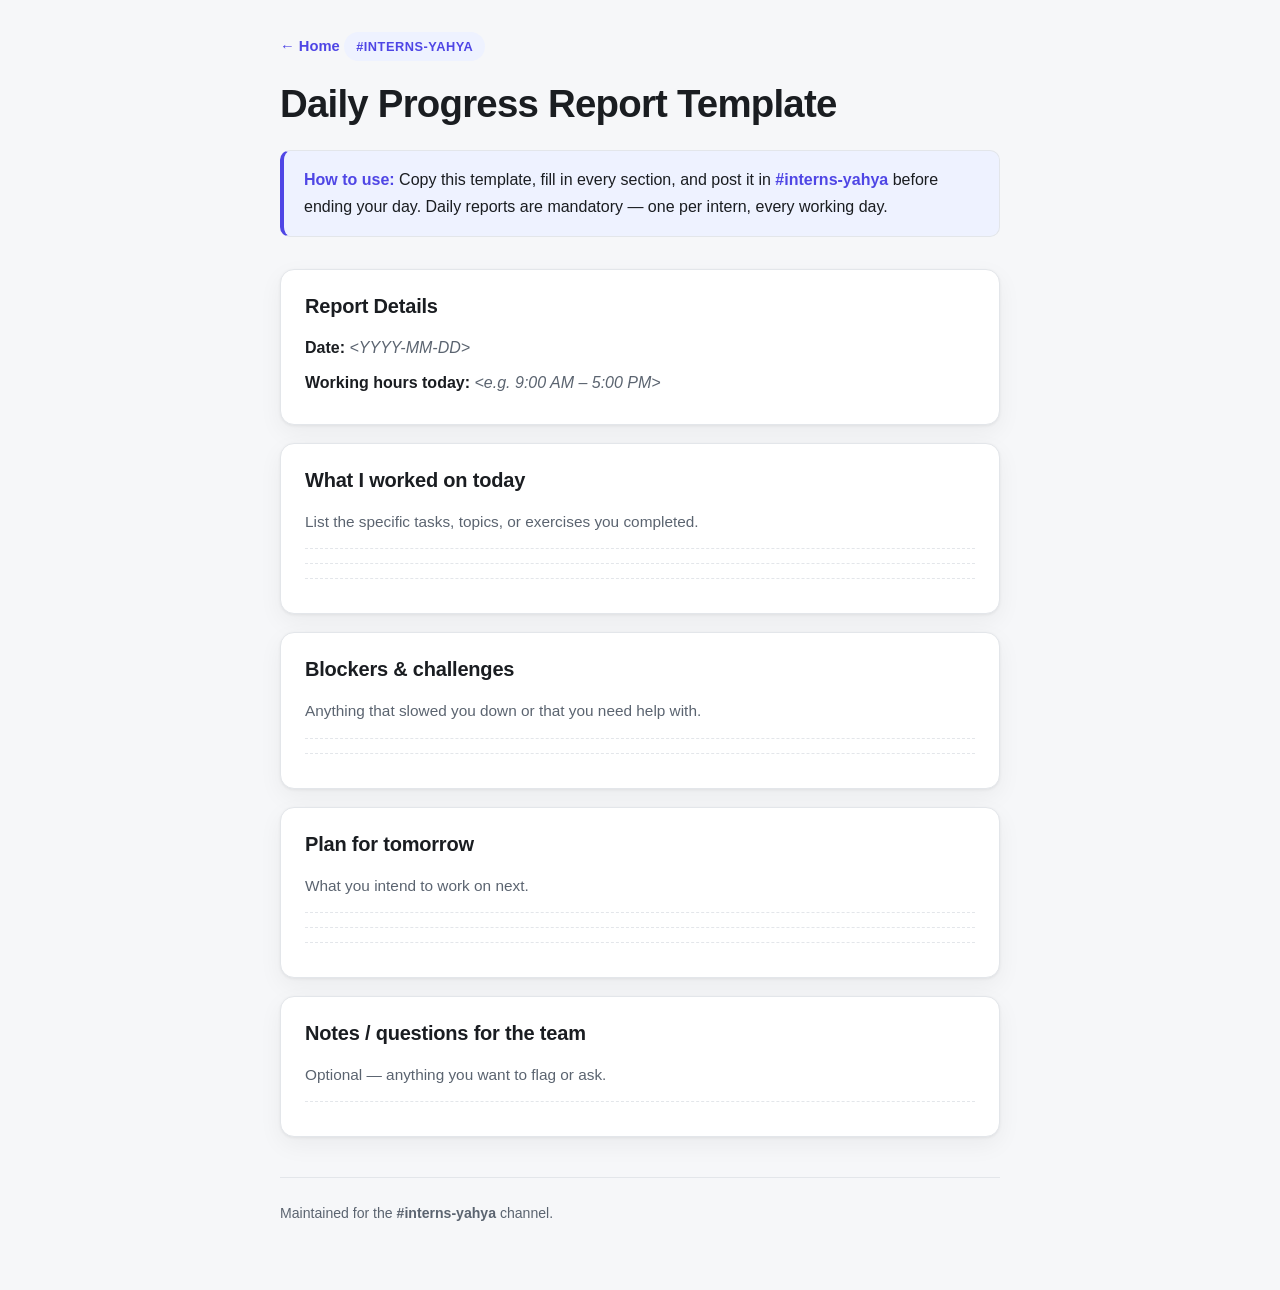
==== dailyreporttemplate/index.html @ 8090030d "Add GitHub Pages static site: Python test + daily report template Add a static, extension-less site " ====
<!DOCTYPE html>
<html lang="en">
<head>
  <meta charset="UTF-8">
  <meta name="viewport" content="width=device-width, initial-scale=1.0">
  <title>Daily Report Template — #interns-yahya</title>
  <style>
    :root {
      --bg: #f6f7f9;
      --surface: #ffffff;
      --text: #1a1d21;
      --muted: #5b6470;
      --accent: #4f46e5;
      --accent-soft: #eef2ff;
      --border: #e3e6ea;
      --shadow: 0 1px 3px rgba(0,0,0,.06), 0 8px 24px rgba(0,0,0,.05);
    }
    @media (prefers-color-scheme: dark) {
      :root {
        --bg: #0f1115;
        --surface: #171a21;
        --text: #e8eaed;
        --muted: #9aa3af;
        --accent: #818cf8;
        --accent-soft: #1e2130;
        --border: #262a33;
        --shadow: 0 1px 3px rgba(0,0,0,.4), 0 8px 24px rgba(0,0,0,.3);
      }
    }
    * { box-sizing: border-box; }
    html { -webkit-text-size-adjust: 100%; }
    body {
      margin: 0;
      font-family: -apple-system, BlinkMacSystemFont, "Segoe UI", Roboto, Helvetica, Arial, sans-serif, "Apple Color Emoji", "Segoe UI Emoji";
      background: var(--bg);
      color: var(--text);
      line-height: 1.65;
      -webkit-font-smoothing: antialiased;
    }
    .container {
      max-width: 760px;
      margin: 0 auto;
      padding: 32px 20px 64px;
    }
    .home-link {
      display: inline-block;
      color: var(--accent);
      text-decoration: none;
      font-size: .92rem;
      font-weight: 600;
      margin-bottom: 24px;
    }
    .home-link:hover { text-decoration: underline; }
    .eyebrow {
      display: inline-block;
      font-size: .8rem;
      font-weight: 600;
      letter-spacing: .04em;
      text-transform: uppercase;
      color: var(--accent);
      background: var(--accent-soft);
      padding: 4px 12px;
      border-radius: 999px;
      margin-bottom: 16px;
    }
    h1 {
      font-size: clamp(1.8rem, 5vw, 2.4rem);
      line-height: 1.15;
      margin: 0 0 24px;
      letter-spacing: -0.02em;
    }
    h2 {
      font-size: 1.25rem;
      margin: 36px 0 12px;
      letter-spacing: -0.01em;
    }
    p { margin: 0 0 14px; }
    .callout {
      background: var(--accent-soft);
      border: 1px solid var(--border);
      border-left: 4px solid var(--accent);
      border-radius: 10px;
      padding: 16px 20px;
      margin: 0 0 32px;
    }
    .callout strong { color: var(--accent); }
    .card {
      background: var(--surface);
      border: 1px solid var(--border);
      border-radius: 14px;
      padding: 20px 24px;
      box-shadow: var(--shadow);
      margin-bottom: 18px;
    }
    .card h2 { margin-top: 0; }
    .hint { color: var(--muted); font-size: .96rem; }
    ul { margin: 8px 0 0; padding-left: 22px; }
    li { margin: 8px 0; }
    .field { margin: 8px 0; }
    .field .label { font-weight: 650; }
    .field .value { color: var(--muted); font-style: italic; }
    .blank-line {
      display: block;
      height: 1px;
      border-bottom: 1px dashed var(--border);
      margin: 14px 0;
    }
    footer {
      margin-top: 40px;
      padding-top: 24px;
      border-top: 1px solid var(--border);
      color: var(--muted);
      font-size: .88rem;
    }
  </style>
</head>
<body>
  <div class="container">
    <a class="home-link" href="../">&larr; Home</a>
    <span class="eyebrow">#interns-yahya</span>
    <h1>Daily Progress Report Template</h1>

    <div class="callout">
      <strong>How to use:</strong> Copy this template, fill in every section, and
      post it in <strong>#interns-yahya</strong> before ending your day. Daily
      reports are mandatory — one per intern, every working day.
    </div>

    <div class="card">
      <h2>Report Details</h2>
      <div class="field">
        <span class="label">Date:</span>
        <span class="value">&lt;YYYY-MM-DD&gt;</span>
      </div>
      <div class="field">
        <span class="label">Working hours today:</span>
        <span class="value">&lt;e.g. 9:00 AM – 5:00 PM&gt;</span>
      </div>
    </div>

    <div class="card">
      <h2>What I worked on today</h2>
      <p class="hint">List the specific tasks, topics, or exercises you completed.</p>
      <span class="blank-line"></span>
      <span class="blank-line"></span>
      <span class="blank-line"></span>
    </div>

    <div class="card">
      <h2>Blockers &amp; challenges</h2>
      <p class="hint">Anything that slowed you down or that you need help with.</p>
      <span class="blank-line"></span>
      <span class="blank-line"></span>
    </div>

    <div class="card">
      <h2>Plan for tomorrow</h2>
      <p class="hint">What you intend to work on next.</p>
      <span class="blank-line"></span>
      <span class="blank-line"></span>
      <span class="blank-line"></span>
    </div>

    <div class="card">
      <h2>Notes / questions for the team</h2>
      <p class="hint">Optional — anything you want to flag or ask.</p>
      <span class="blank-line"></span>
    </div>

    <footer>
      Maintained for the <strong>#interns-yahya</strong> channel.
    </footer>
  </div>
</body>
</html>
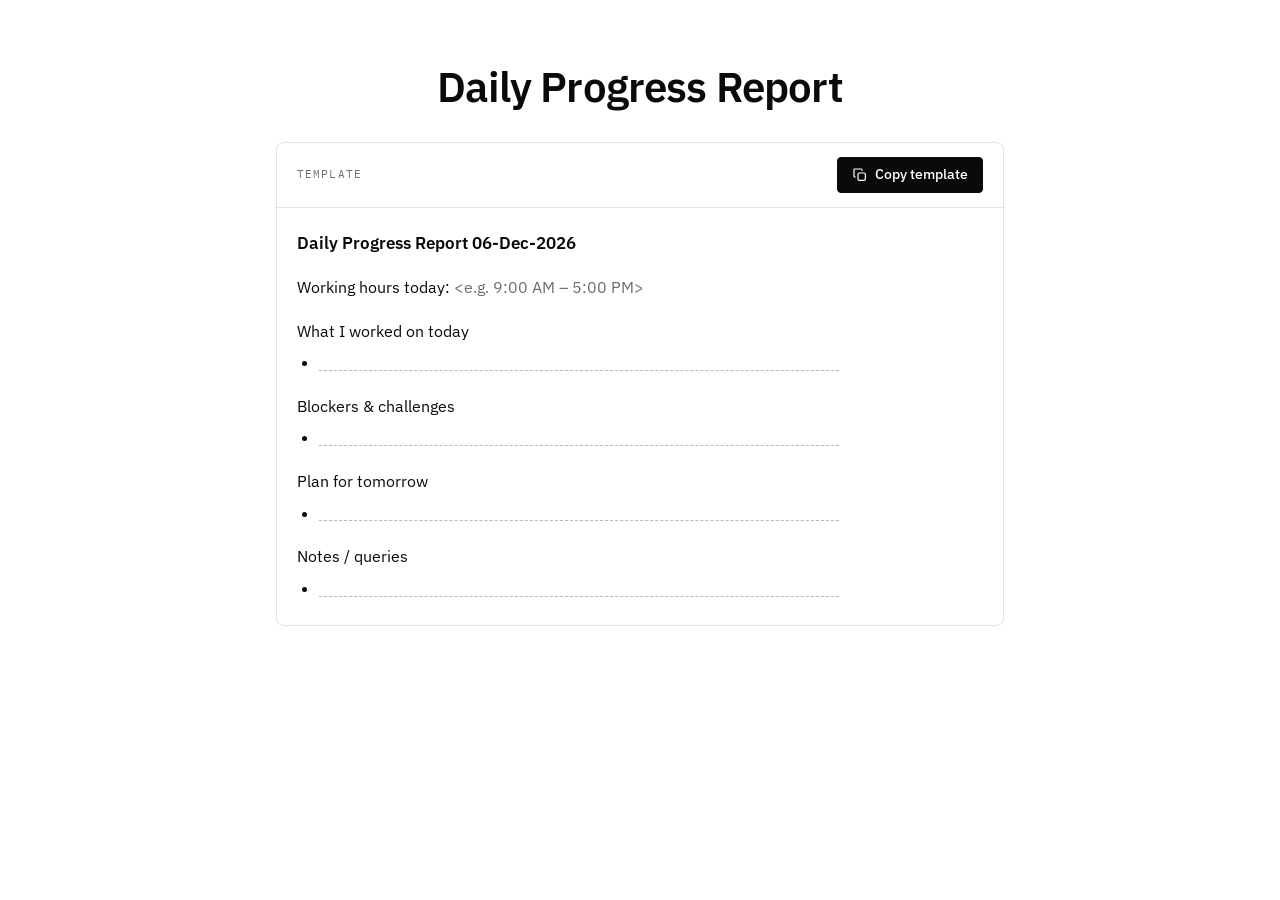
==== commit 636d0ebf: "Deploy intern resource pages from artifacts; fix internal links, scroll restoration; remove Markdown" ====
--- a/dailyreporttemplate/index.html
+++ b/dailyreporttemplate/index.html
@@ -1,175 +1,221 @@
-<!DOCTYPE html>
-<html lang="en">
-<head>
-  <meta charset="UTF-8">
-  <meta name="viewport" content="width=device-width, initial-scale=1.0">
-  <title>Daily Report Template — #interns-yahya</title>
-  <style>
-    :root {
-      --bg: #f6f7f9;
-      --surface: #ffffff;
-      --text: #1a1d21;
-      --muted: #5b6470;
-      --accent: #4f46e5;
-      --accent-soft: #eef2ff;
-      --border: #e3e6ea;
-      --shadow: 0 1px 3px rgba(0,0,0,.06), 0 8px 24px rgba(0,0,0,.05);
-    }
-    @media (prefers-color-scheme: dark) {
-      :root {
-        --bg: #0f1115;
-        --surface: #171a21;
-        --text: #e8eaed;
-        --muted: #9aa3af;
-        --accent: #818cf8;
-        --accent-soft: #1e2130;
-        --border: #262a33;
-        --shadow: 0 1px 3px rgba(0,0,0,.4), 0 8px 24px rgba(0,0,0,.3);
-      }
-    }
-    * { box-sizing: border-box; }
-    html { -webkit-text-size-adjust: 100%; }
-    body {
-      margin: 0;
-      font-family: -apple-system, BlinkMacSystemFont, "Segoe UI", Roboto, Helvetica, Arial, sans-serif, "Apple Color Emoji", "Segoe UI Emoji";
-      background: var(--bg);
-      color: var(--text);
-      line-height: 1.65;
-      -webkit-font-smoothing: antialiased;
-    }
-    .container {
-      max-width: 760px;
-      margin: 0 auto;
-      padding: 32px 20px 64px;
-    }
-    .home-link {
-      display: inline-block;
-      color: var(--accent);
-      text-decoration: none;
-      font-size: .92rem;
-      font-weight: 600;
-      margin-bottom: 24px;
-    }
-    .home-link:hover { text-decoration: underline; }
-    .eyebrow {
-      display: inline-block;
-      font-size: .8rem;
-      font-weight: 600;
-      letter-spacing: .04em;
-      text-transform: uppercase;
-      color: var(--accent);
-      background: var(--accent-soft);
-      padding: 4px 12px;
-      border-radius: 999px;
-      margin-bottom: 16px;
-    }
-    h1 {
-      font-size: clamp(1.8rem, 5vw, 2.4rem);
-      line-height: 1.15;
-      margin: 0 0 24px;
-      letter-spacing: -0.02em;
-    }
-    h2 {
-      font-size: 1.25rem;
-      margin: 36px 0 12px;
-      letter-spacing: -0.01em;
-    }
-    p { margin: 0 0 14px; }
-    .callout {
-      background: var(--accent-soft);
-      border: 1px solid var(--border);
-      border-left: 4px solid var(--accent);
-      border-radius: 10px;
-      padding: 16px 20px;
-      margin: 0 0 32px;
-    }
-    .callout strong { color: var(--accent); }
-    .card {
-      background: var(--surface);
-      border: 1px solid var(--border);
-      border-radius: 14px;
-      padding: 20px 24px;
-      box-shadow: var(--shadow);
-      margin-bottom: 18px;
-    }
-    .card h2 { margin-top: 0; }
-    .hint { color: var(--muted); font-size: .96rem; }
-    ul { margin: 8px 0 0; padding-left: 22px; }
-    li { margin: 8px 0; }
-    .field { margin: 8px 0; }
-    .field .label { font-weight: 650; }
-    .field .value { color: var(--muted); font-style: italic; }
-    .blank-line {
-      display: block;
-      height: 1px;
-      border-bottom: 1px dashed var(--border);
-      margin: 14px 0;
-    }
-    footer {
-      margin-top: 40px;
-      padding-top: 24px;
-      border-top: 1px solid var(--border);
-      color: var(--muted);
-      font-size: .88rem;
-    }
-  </style>
-</head>
-<body>
-  <div class="container">
-    <a class="home-link" href="../">&larr; Home</a>
-    <span class="eyebrow">#interns-yahya</span>
-    <h1>Daily Progress Report Template</h1>
-
-    <div class="callout">
-      <strong>How to use:</strong> Copy this template, fill in every section, and
-      post it in <strong>#interns-yahya</strong> before ending your day. Daily
-      reports are mandatory — one per intern, every working day.
+<!doctype html><html><head><meta charset=utf8><meta name=viewport content="width=device-width,initial-scale=1,viewport-fit=cover"><style>:root{color-scheme:light;box-sizing:border-box;padding-top:env(safe-area-inset-top,0px);padding-bottom:env(safe-area-inset-bottom,0px)}html{scroll-padding-top:env(safe-area-inset-top,0px)}body{margin:0;padding:0;font:14px -apple-system,BlinkMacSystemFont,sans-serif;background:#fff;color:#000}img{max-width:100%}[hidden]:not([hidden=until-found i]){display:none!important}</style></head><body>
+<title>Daily Progress Report</title>
+<meta name="claude:viewport-fit-sides" content="cover">
+<link rel="preconnect" href="https://fonts.googleapis.com">
+<link rel="stylesheet" href="https://fonts.googleapis.com/css2?family=IBM+Plex+Sans:wght@400;500;600&family=IBM+Plex+Mono:wght@400;500&display=swap">
+<style>
+/* Layout: same system as Interns Resources and Python Problems: centred header, one outlined template card with a header strip. */
+:root {
+  --bg: #ffffff;
+  --ink: #0a0a0a;
+  --muted: #6e6e6e;
+  --faint: #b9b9b9;
+  --line: #e3e3e3;
+  --soft: #f5f5f5;
+  --font-body: "IBM Plex Sans", "Segoe UI", system-ui, sans-serif;
+  --font-mono: "IBM Plex Mono", ui-monospace, "SFMono-Regular", Consolas, monospace;
+}
+@media (prefers-color-scheme: dark) {
+  :root:not([data-theme="light"]) {
+    --bg: #0a0a0a; --ink: #f2f2f2; --muted: #8c8c8c; --faint: #4a4a4a; --line: #262626; --soft: #141414;
+    color-scheme: dark;
+  }
+}
+:root[data-theme="dark"] {
+  --bg: #0a0a0a; --ink: #f2f2f2; --muted: #8c8c8c; --faint: #4a4a4a; --line: #262626; --soft: #141414;
+  color-scheme: dark;
+}
+
+* { box-sizing: border-box; }
+body { background: var(--bg); color: var(--ink); font-family: var(--font-body); font-size: 16px; line-height: 1.6; }
+.wrap {
+  max-width: 760px; margin: 0 auto;
+  padding-left: max(16px, env(safe-area-inset-left, 0px));
+  padding-right: max(16px, env(safe-area-inset-right, 0px));
+}
+
+/* Header */
+.masthead { padding-block: 64px 32px; display: grid; gap: 10px; justify-items: center; text-align: center; }
+h1 { font-weight: 600; font-size: clamp(30px, 5.5vw, 42px); line-height: 1.1; letter-spacing: -.02em; margin: 0; text-wrap: balance; }
+.lede { margin: 0; color: var(--muted); max-width: 52ch; text-wrap: balance; }
+.lede b { color: var(--ink); font-weight: 500; font-family: var(--font-mono); font-size: .92em; white-space: nowrap; }
+
+/* Template card */
+.card { border: 1px solid var(--line); border-radius: 8px; background: var(--bg); margin-bottom: 64px; min-width: 0; }
+.card-head {
+  display: flex; align-items: center; justify-content: space-between; gap: 12px; flex-wrap: wrap;
+  padding: 14px 20px; border-bottom: 1px solid var(--line);
+}
+.card-title { font-family: var(--font-mono); font-size: 11px; letter-spacing: .1em; text-transform: uppercase; color: var(--muted); margin: 0; }
+.copy {
+  font: inherit; font-size: 13.5px; font-weight: 500; cursor: pointer;
+  display: inline-flex; align-items: center; gap: 7px;
+  border: 1px solid var(--ink); background: var(--ink); color: var(--bg);
+  border-radius: 4px; padding: 6px 14px; min-width: 9.5em; justify-content: center;
+}
+.copy:hover { opacity: .88; }
+.copy:focus-visible { outline: 2px solid var(--ink); outline-offset: 2px; }
+.copy svg { width: 16px; height: 16px; flex: none; }
+
+.sec { padding: 18px 20px; display: grid; gap: 8px; min-width: 0; }
+.sec + .sec { border-top: 1px dashed var(--line); }
+.sec h2 { margin: 0; font-size: 17px; font-weight: 600; line-height: 1.35; }
+.sec .help { margin: 0; color: var(--muted); font-size: 14.5px; }
+.optional { font-family: var(--font-mono); font-size: 11px; letter-spacing: .06em; text-transform: uppercase; color: var(--muted); margin-left: 8px; font-weight: 400; }
+
+/* Fill-in fields and blank bullets */
+.fields { list-style: none; margin: 4px 0 0; padding: 0; display: grid; gap: 8px; }
+.fields li { display: flex; gap: 10px; align-items: baseline; flex-wrap: wrap; }
+.fields b { font-weight: 500; flex: none; }
+.placeholder { font-family: var(--font-mono); font-size: 13.5px; color: var(--muted); }
+.blank { flex: 1 1 140px; border-bottom: 1px dashed var(--faint); min-height: 1.2em; }
+.bullets { margin: 4px 0 0; padding-left: 20px; display: grid; gap: 12px; }
+.bullets li::marker { color: var(--muted); }
+.bullets li span { display: block; border-bottom: 1px dashed var(--faint); height: 1.3em; }
+
+.note-how {
+  margin: 0 0 20px; padding: 12px 16px; border-left: 3px solid var(--ink); background: var(--soft);
+  border-radius: 4px; color: var(--muted); font-size: 15px;
+}
+.note-how b { color: var(--ink); font-weight: 600; }
+.note-how .chan { font-family: var(--font-mono); font-size: .92em; color: var(--ink); white-space: nowrap; }
+
+.preview { padding: 22px 20px 24px; display: grid; gap: 18px; min-width: 0; }
+.preview p { margin: 0; }
+.pv-title { font-size: 17px; }
+.preview .placeholder { font-family: var(--font-body); font-size: inherit; }
+.pv-title b { font-weight: 600; }
+.today { font-variant-numeric: tabular-nums; }
+.pv-sec { display: grid; gap: 6px; }
+.pv-sec ul { margin: 0; padding-left: 22px; }
+.pv-sec li::marker { color: var(--ink); }
+.pv-sec li span { display: block; border-bottom: 1px dashed var(--faint); height: 1.3em; max-width: 520px; }
+.sr-only { position: absolute; width: 1px; height: 1px; overflow: hidden; clip: rect(0 0 0 0); white-space: nowrap; }
+
+@media (max-width: 520px) {
+  .masthead { padding-block: 44px 24px; }
+  .card-head, .sec { padding-left: 14px; padding-right: 14px; }
+  .copy { width: 100%; }
+}
+</style>
+
+<header class="wrap masthead">
+  <h1>Daily Progress Report</h1>
+</header>
+
+<main class="wrap">
+
+  <article class="card">
+    <div class="card-head">
+      <p class="card-title">Template</p>
+      <button class="copy" id="copyBtn" type="button">
+        <svg viewBox="0 0 24 24" fill="none" stroke="currentColor" stroke-width="1.8" stroke-linecap="round" stroke-linejoin="round" aria-hidden="true"><rect x="9" y="9" width="11" height="11" rx="2"/><path d="M5 15H4a1 1 0 0 1-1-1V4a1 1 0 0 1 1-1h10a1 1 0 0 1 1 1v1"/></svg>
+        <span id="copyLabel">Copy template</span>
+      </button>
+      <span class="sr-only" role="status" id="copyStatus"></span>
     </div>
 
-    <div class="card">
-      <h2>Report Details</h2>
-      <div class="field">
-        <span class="label">Date:</span>
-        <span class="value">&lt;YYYY-MM-DD&gt;</span>
-      </div>
-      <div class="field">
-        <span class="label">Working hours today:</span>
-        <span class="value">&lt;e.g. 9:00 AM – 5:00 PM&gt;</span>
-      </div>
+    <div class="preview" id="preview">
+      <p class="pv-title"><b>Daily Progress Report <span class="today">--</span></b></p>
+      <p>Working hours today: <span class="placeholder">&lt;e.g. 9:00 AM – 5:00 PM&gt;</span></p>
+      <div class="pv-sec"><p>What I worked on today</p><ul><li><span></span></li></ul></div>
+      <div class="pv-sec"><p>Blockers &amp; challenges</p><ul><li><span></span></li></ul></div>
+      <div class="pv-sec"><p>Plan for tomorrow</p><ul><li><span></span></li></ul></div>
+      <div class="pv-sec"><p>Notes / queries</p><ul><li><span></span></li></ul></div>
     </div>
-
-    <div class="card">
-      <h2>What I worked on today</h2>
-      <p class="hint">List the specific tasks, topics, or exercises you completed.</p>
-      <span class="blank-line"></span>
-      <span class="blank-line"></span>
-      <span class="blank-line"></span>
-    </div>
-
-    <div class="card">
-      <h2>Blockers &amp; challenges</h2>
-      <p class="hint">Anything that slowed you down or that you need help with.</p>
-      <span class="blank-line"></span>
-      <span class="blank-line"></span>
-    </div>
-
-    <div class="card">
-      <h2>Plan for tomorrow</h2>
-      <p class="hint">What you intend to work on next.</p>
-      <span class="blank-line"></span>
-      <span class="blank-line"></span>
-      <span class="blank-line"></span>
-    </div>
-
-    <div class="card">
-      <h2>Notes / questions for the team</h2>
-      <p class="hint">Optional — anything you want to flag or ask.</p>
-      <span class="blank-line"></span>
-    </div>
-
-    <footer>
-      Maintained for the <strong>#interns-yahya</strong> channel.
-    </footer>
-  </div>
-</body>
-</html>
+  </article>
+</main>
+
+<script>
+/* Today's date in Pakistan time, formatted like 12-Oct-2026. */
+function pakistanDate() {
+  const parts = {};
+  new Intl.DateTimeFormat("en-US", { timeZone: "Asia/Karachi", day: "2-digit", month: "short", year: "numeric" })
+    .formatToParts(new Date())
+    .forEach(p => { parts[p.type] = p.value; });
+  return `${parts.day}-${parts.month}-${parts.year}`;
+}
+
+const SECTIONS = ["What I worked on today", "Blockers & challenges", "Plan for tomorrow", "Notes / queries"];
+const HOURS = "Working hours today: <e.g. 9:00 AM – 5:00 PM>";
+
+function esc(s) { return s.replace(/&/g, "&amp;").replace(/</g, "&lt;").replace(/>/g, "&gt;"); }
+
+/* Plain text: used by apps that do not accept formatting. */
+function plainTemplate(date) {
+  const lines = [`Daily Progress Report ${date}`, "", HOURS];
+  SECTIONS.forEach(title => lines.push("", title, "• "));
+  return lines.join("\n");
+}
+
+/* Rich text: a bold title and real bulleted lists, so Slack keeps the
+   bullets and Enter starts a new point. Nothing else is bold or italic. */
+function richTemplate(date) {
+  let html = `<p><b>Daily Progress Report ${date}</b></p><p><br></p><p>${esc(HOURS)}</p>`;
+  SECTIONS.forEach(title => {
+    html += `<p><br></p><p>${esc(title)}</p><ul><li>&nbsp;</li></ul>`;
+  });
+  return html;
+}
+
+function showDate() {
+  document.querySelectorAll(".today").forEach(el => { el.textContent = pakistanDate(); });
+}
+showDate();
+setInterval(showDate, 60 * 1000);   // stays correct if the page is left open past midnight
+
+const btn = document.getElementById("copyBtn");
+const label = document.getElementById("copyLabel");
+const status = document.getElementById("copyStatus");
+let resetTimer = null;
+
+function flash(text) {
+  label.textContent = text;
+  status.textContent = text;
+  clearTimeout(resetTimer);
+  resetTimer = setTimeout(() => { label.textContent = "Copy template"; status.textContent = ""; }, 1800);
+}
+
+/* Fallback: select a hidden rich-text copy and use the browser's copy command. */
+function selectionCopy(html) {
+  const box = document.createElement("div");
+  box.contentEditable = "true";
+  box.innerHTML = html;
+  box.style.cssText = "position:fixed;left:-9999px;top:0;white-space:pre-wrap;color:#000;background:#fff;font-weight:400;font-style:normal";
+  document.body.appendChild(box);
+  const range = document.createRange();
+  range.selectNodeContents(box);
+  const sel = window.getSelection();
+  sel.removeAllRanges();
+  sel.addRange(range);
+  let ok = false;
+  try { ok = document.execCommand("copy"); } catch (e) {}
+  sel.removeAllRanges();
+  box.remove();
+  return ok;
+}
+
+btn.addEventListener("click", () => {
+  const date = pakistanDate();
+  showDate();
+  const html = richTemplate(date);
+  const text = plainTemplate(date);
+  const fail = () => {
+    if (selectionCopy(html)) { flash("Copied"); return; }
+    try {
+      navigator.clipboard.writeText(text).then(() => flash("Copied"), () => flash("Couldn't copy, try again"));
+    } catch (e) { flash("Couldn't copy, try again"); }
+  };
+  try {
+    const item = new ClipboardItem({
+      "text/html": new Blob([html], { type: "text/html" }),
+      "text/plain": new Blob([text], { type: "text/plain" }),
+    });
+    navigator.clipboard.write([item]).then(() => flash("Copied"), fail);
+  } catch (e) {
+    fail();
+  }
+});
+</script>
+
+</body></html>
